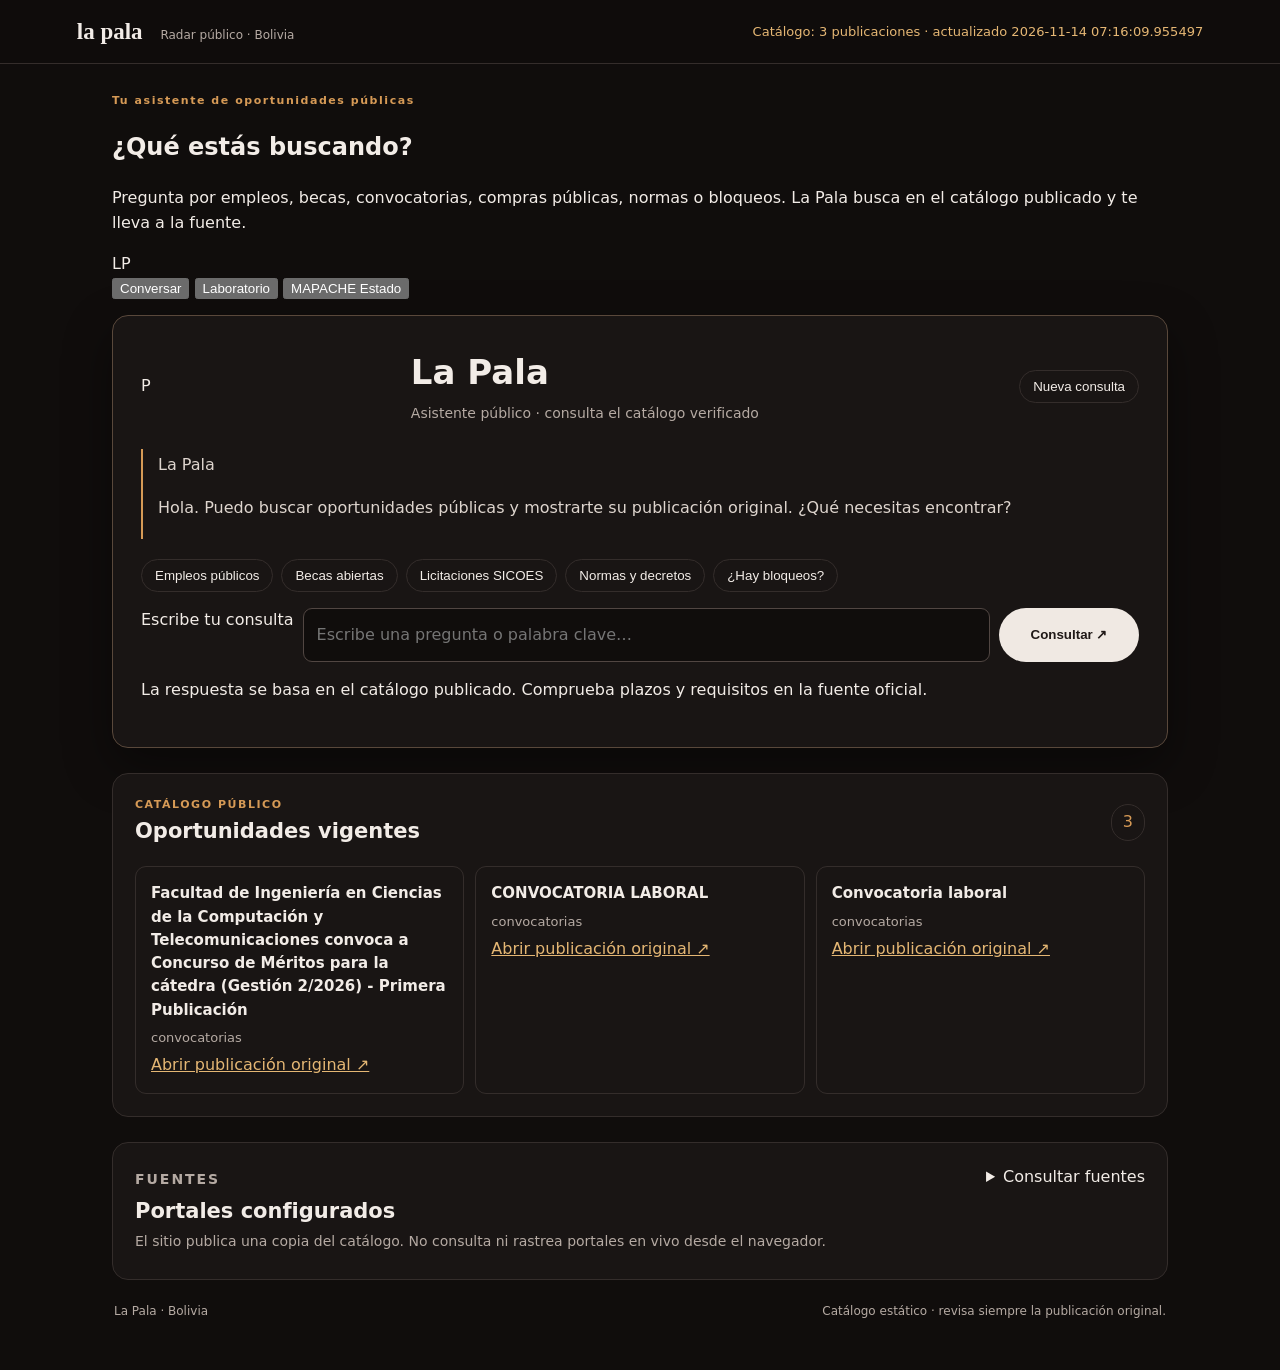
==== Chat_Bot-Public-Services/index.html @ 8e3d2478 "Publica MARK IV y configura Render Free" ====
<!doctype html>
<html lang="es">
<head>
  <meta charset="utf-8"><meta name="viewport" content="width=device-width,initial-scale=1">
  <meta name="theme-color" content="#100d0c"><meta name="description" content="La Pala: asistente conversacional para encontrar oportunidades públicas de Bolivia, con fuentes y datos verificables.">
  <title>La Pala · Radar público de Bolivia</title><link rel="stylesheet" href="styles.css">
</head>
<body>
  <header class="top"><a class="brand" href="./" aria-label="La Pala, inicio">la pala <span>Radar público · Bolivia</span></a><div class="top-meta"><span class="signal" aria-hidden="true"></span><span id="estado" role="status">Cargando catálogo…</span></div></header>
  <main>
    <section class="intro"><div><p class="eyebrow">Tu asistente de oportunidades públicas</p><h1>¿Qué estás buscando?</h1><p>Pregunta por empleos, becas, convocatorias, compras públicas, normas o bloqueos. La Pala busca en el catálogo publicado y te lleva a la fuente.</p></div><div class="intro-mark" aria-hidden="true">LP</div></section>
    <nav class="tabs" role="tablist" aria-label="Secciones de La Pala">
      <button class="tab active" id="tab-chat" role="tab" aria-selected="true" aria-controls="panel-chat" data-tab="chat">Conversar</button>
      <button class="tab" id="tab-analisis" role="tab" aria-selected="false" aria-controls="panel-analisis" data-tab="analisis">Laboratorio</button>
      <button class="tab" id="tab-mapache" role="tab" aria-selected="false" aria-controls="panel-mapache" data-tab="mapache">MAPACHE <span id="badge-bloqueos" class="tab-badge">Estado</span></button>
    </nav>
    <section class="tab-panel" id="panel-chat" role="tabpanel" aria-labelledby="tab-chat">
      <section class="chat">
        <div class="chat-head"><div class="assistant-mark" aria-hidden="true">P</div><div><h2>La Pala</h2><p>Asistente público · consulta el catálogo verificado</p></div><button id="limpiar" class="quiet" type="button">Nueva consulta</button></div>
        <div id="mensajes" class="messages" aria-live="polite" aria-relevant="additions text"><article class="message assistant"><span class="message-label">La Pala</span><p>Hola. Puedo buscar oportunidades públicas y mostrarte su publicación original. ¿Qué necesitas encontrar?</p></article></div>
        <div class="suggestions" aria-label="Consultas de ejemplo"><button data-query="Empleos públicos">Empleos públicos</button><button data-query="Becas abiertas">Becas abiertas</button><button data-query="Licitaciones SICOES">Licitaciones SICOES</button><button data-query="Normas y decretos">Normas y decretos</button><button data-query="¿Hay bloqueos?">¿Hay bloqueos?</button></div>
        <form id="form"><label class="sr-only" for="query">Escribe tu consulta</label><input id="query" required maxlength="240" placeholder="Escribe una pregunta o palabra clave…" autocomplete="off"><button id="send">Consultar <span aria-hidden="true">↗</span></button></form><p class="chat-note">La respuesta se basa en el catálogo publicado. Comprueba plazos y requisitos en la fuente oficial.</p>
      </section>
      <section class="results" aria-labelledby="result-title"><div class="section-head"><div><p class="eyebrow">CATÁLOGO PÚBLICO</p><h2 id="result-title">Oportunidades vigentes</h2></div><span id="count" class="count">0</span></div><div id="cards" class="cards"></div><p id="empty" class="empty">No hay coincidencias para esta consulta. Prueba otra categoría o visita una fuente pública.</p></section>
      <section class="sources"><div><p class="eyebrow">FUENTES</p><h2>Portales configurados</h2><p>El sitio publica una copia del catálogo. No consulta ni rastrea portales en vivo desde el navegador.</p></div><details><summary>Consultar fuentes</summary><ul id="source-list"></ul></details></section>
    </section>
    <section class="tab-panel" id="panel-analisis" role="tabpanel" aria-labelledby="tab-analisis" hidden>
      <header class="panel-heading"><div><p class="eyebrow">ANÁLISIS DEL CATÁLOGO</p><h2>Laboratorio de minería web</h2><p>Estadística y grafos calculados en tu navegador sobre los archivos publicados.</p></div><button id="refresh-analysis" class="quiet" type="button">Actualizar datos</button></header>
      <div id="analysis-kpis" class="kpis" aria-live="polite"></div>
      <div class="analysis-grid"><section class="analysis-card"><h3>Publicaciones en el tiempo</h3><p class="muted">Frecuencia por fecha disponible en el catálogo.</p><div id="timeline" class="chart" role="img" aria-label="Frecuencia de publicaciones por fecha"></div><p id="timeline-note" class="interpretation"></p></section>
      <section class="analysis-card"><h3>Señales atípicas</h3><p class="muted">Regla IQR aplicada al volumen por fuente.</p><div id="anomalies"></div></section>
      <section class="analysis-card wide"><div class="card-heading"><div><h3>Fuentes y correlaciones</h3><p class="muted">Pearson compara métricas de cada fuente. Ajusta el mínimo de fuentes antes de interpretarlo.</p></div><label class="field">Mínimo de fuentes <select id="corr-min"><option>4</option><option>5</option><option>6</option><option>7</option><option>8</option></select></label></div><div id="correlation"></div></section>
      <section class="analysis-card"><h3>Grafo dirigido · autoridad</h3><p class="muted">Se calcula con enlaces entre páginas del rastreo publicado.</p><div id="graph"></div><p id="graph-story" class="interpretation"></p></section>
      <section class="analysis-card"><h3>Preprocesamiento y recuperación</h3><ol class="methods"><li><b>Extracción:</b> elimina script, estilos, navegación y pie; conserva título, metadatos, texto y enlaces.</li><li><b>Normalización:</b> Unicode, minúsculas, espacios y puntuación.</li><li><b>Tokenización:</b> términos con acentos normalizados y palabras vacías en español filtradas.</li><li><b>Reducción:</b> stemming ligero por sufijos; TF-IDF para ponderar términos discriminantes.</li><li><b>Recuperación:</b> ranking por coincidencia ponderada en título, categoría, entidad, requisitos y descripción.</li></ol><p class="notice">La edición Pages solo calcula sobre datos publicados. El rastreo activo, el análisis SEO de páginas y la actualización requieren el backend R.</p></section>
      <section class="analysis-card wide"><div class="card-heading"><div><h3>Auditoría SEO de las fuentes</h3><p class="muted">El navegador no puede inspeccionar otras webs por las políticas de origen cruzado.</p></div><label class="field">Fuente <select id="seo-source" aria-label="Seleccionar una fuente"></select></label></div><div id="seo-output" class="seo-output">Selecciona una fuente para ver las señales disponibles en el catálogo.</div></section></div>
      <details class="analysis-card technical"><summary>Métodos, fórmulas y límites</summary><div id="method-detail" class="methods-detail"></div></details>
    </section>
    <section class="tab-panel" id="panel-mapache" role="tabpanel" aria-labelledby="tab-mapache" hidden>
      <header class="panel-heading"><div><p class="eyebrow">MAPACHE · MONITOREO PÚBLICO</p><h2>¿Hay bloqueos?</h2><p>Mapa y reportes publicados en la última ejecución del recolector.</p></div><a class="quiet link-button" href="mapache/index.html" target="_blank" rel="noopener noreferrer">Abrir informe MAPACHE completo ↗</a></header>
      <div class="map-summary"><strong id="map-status">Cargando el último reporte…</strong><span id="map-generated"></span></div>
      <section class="analysis-card map-frame"><div class="card-heading"><div><h3>Mapa de Bolivia</h3><p class="muted">La capa base usa OpenStreetMap; los puntos corresponden a datos del último reporte.</p></div><span id="map-points" class="count">—</span></div><iframe src="mapache/mapa.html" title="Mapa de MAPACHE" loading="lazy"></iframe></section>
      <section class="analysis-card"><h3>Qué significan estos datos</h3><p class="interpretation">MAPACHE muestra los datos de su última ejecución; no confirma por sí solo el estado actual de una ruta. Contrasta bloqueos con ABC y reportes locales antes de desplazarte.</p><div id="blockade-reports" class="report-list"></div></section>
    </section>
    <footer><span>La Pala · Bolivia</span><span>Catálogo estático · revisa siempre la publicación original.</span></footer>
  </main>
  <script src="app.js" defer></script><script src="analytics.js" defer></script>
</body>
</html>
---- Chat_Bot-Public-Services/styles.css ----
:root{color-scheme:dark;--bg:#100d0c;--panel:#191514;--line:#342d2b;--text:#f2ece7;--muted:#b5aaa3;--accent:#d69a56;--gold:#e5b774}*{box-sizing:border-box}body{margin:0;background:var(--bg);color:var(--text);font:16px/1.55 system-ui,"Segoe UI",sans-serif}.top{height:64px;padding:0 clamp(20px,6vw,92px);display:flex;align-items:center;justify-content:space-between;border-bottom:1px solid var(--line);position:sticky;top:0;background:#100d0cf2;z-index:2}.brand{font:600 23px Georgia,serif;color:var(--text);text-decoration:none}.brand span{font:12px system-ui;color:var(--muted);margin-left:12px}.top #estado{font-size:13px;color:var(--gold)}main{max-width:1180px;margin:auto;padding:28px clamp(18px,5vw,62px)}.hero{min-height:220px;display:flex;justify-content:space-between;align-items:center;gap:24px;border-bottom:1px solid var(--line);padding:16px 0 26px}.hero>div{max-width:710px}.hero h1{font:500 clamp(35px,5vw,60px)/1.04 Georgia,serif;letter-spacing:-1.7px;margin:9px 0 14px}.hero p:not(.eyebrow){color:var(--muted);max-width:650px}.hero img{width:160px;height:160px;object-fit:cover;border-radius:50%;opacity:.82}.eyebrow{color:var(--accent);font-size:11px;font-weight:700;letter-spacing:.14em;margin:0}.chat,.results,.sources,.mapache{margin-top:25px;border:1px solid var(--line);border-radius:16px;background:var(--panel);padding:22px}.chat-head,.section-head{display:flex;justify-content:space-between;align-items:center;gap:20px}.chat h2,.section-head h2,.sources h2,.mapache h2{font-size:21px;margin:2px 0}.chat-head p,.sources p,.mapache p{color:var(--muted);font-size:14px;margin:4px 0}.assistant{max-width:760px;margin:20px 0;padding:2px 15px;border-left:2px solid var(--accent);color:#ded5ce}.suggestions{display:flex;flex-wrap:wrap;gap:8px;margin:16px 0}.suggestions button,button.quiet{border:1px solid var(--line);background:transparent;color:var(--text);border-radius:999px;padding:8px 13px;cursor:pointer}.suggestions button:hover,.quiet:hover{border-color:var(--accent)}form{display:flex;gap:9px}input{flex:1;min-width:0;background:#100d0c;border:1px solid #514642;color:var(--text);border-radius:9px;padding:13px;font:inherit}form button{background:#f0e9e3;color:#201917;border:0;border-radius:999px;padding:0 21px;font-weight:650;cursor:pointer}.section-head{margin-bottom:17px}.section-head>span{padding:5px 11px;border:1px solid var(--line);border-radius:30px;color:var(--accent)}.cards{display:grid;grid-template-columns:repeat(auto-fit,minmax(230px,1fr));gap:11px}.card{padding:15px;border:1px solid var(--line);border-radius:11px}.card h3{font-size:15px;margin:0 0 6px}.card p{font-size:13px;color:var(--muted);margin:5px 0}.card a{color:var(--gold)}.empty{color:var(--muted);font-size:14px}.sources{display:flex;align-items:flex-start;justify-content:space-between;gap:22px}.sources details{max-width:50%}.sources li{margin:6px 0;font-size:13px}.sources a{color:var(--gold)}.mapache iframe{display:block;width:100%;height:680px;margin-top:16px;border:1px solid var(--line);border-radius:10px;background:#0b1118}.mapache details{margin-top:10px}footer{display:flex;justify-content:space-between;color:var(--muted);font-size:12px;padding:22px 2px}@media(max-width:680px){.hero img{width:88px;height:88px}.sources{display:block}.sources details{max-width:100%;margin-top:12px}.mapache iframe{height:500px}footer{display:grid;gap:5px}}
.chat{margin-top:14px;padding:28px;border-color:#59483b;box-shadow:0 18px 48px #0006}.chat h2{font-size:clamp(25px,3vw,34px)}.chat-head>div{max-width:760px}.assistant{max-width:900px;font-size:16px;line-height:1.7}.chat form input{min-height:54px}.chat form button{min-width:140px}.mapache iframe{background:#171313}
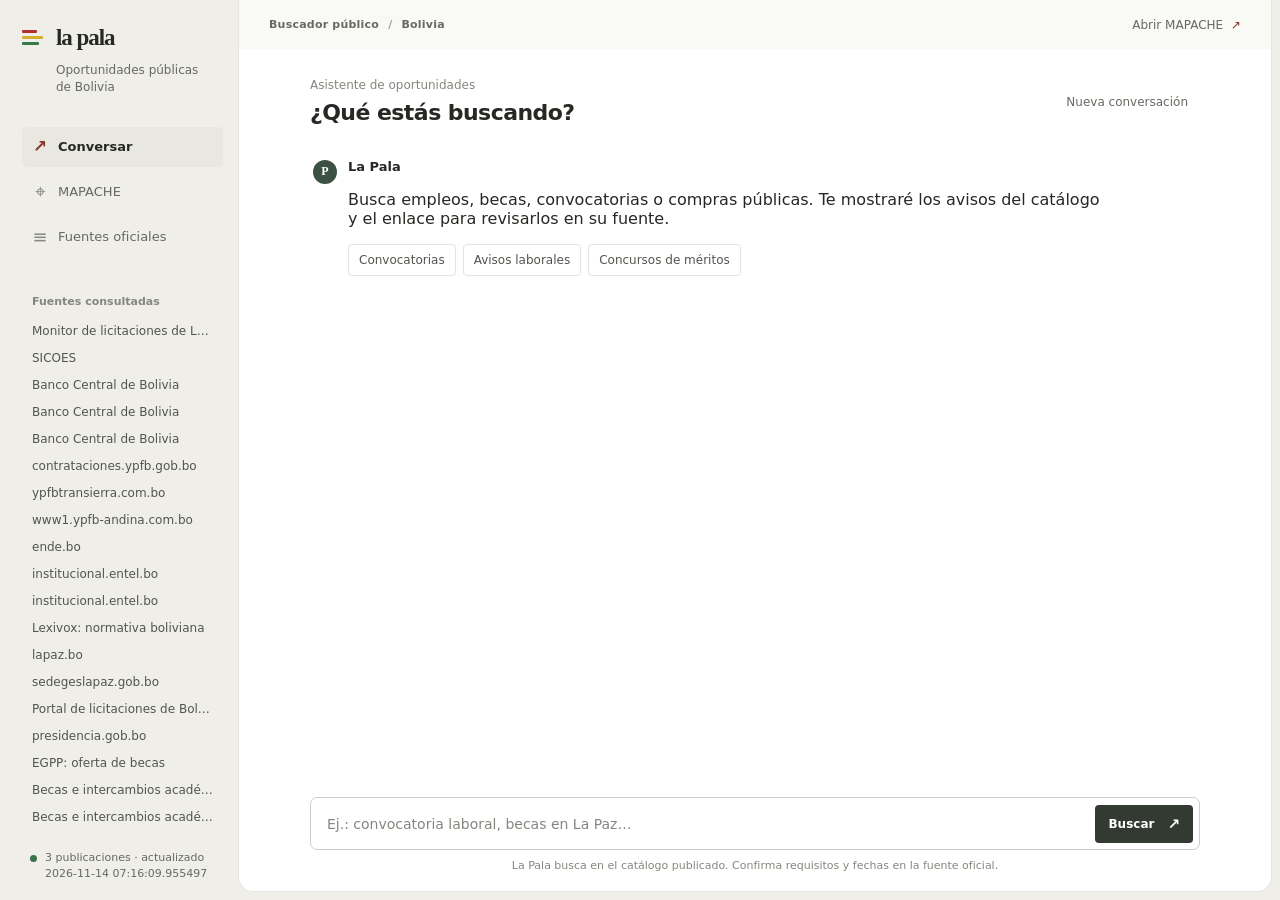
==== commit 6d7bd7db: "Consolidate La Pala project and remove duplicates" ====
--- a/Chat_Bot-Public-Services/index.html
+++ b/Chat_Bot-Public-Services/index.html
@@ -1,48 +1,80 @@
 <!doctype html>
 <html lang="es">
 <head>
-  <meta charset="utf-8"><meta name="viewport" content="width=device-width,initial-scale=1">
-  <meta name="theme-color" content="#100d0c"><meta name="description" content="La Pala: asistente conversacional para encontrar oportunidades públicas de Bolivia, con fuentes y datos verificables.">
-  <title>La Pala · Radar público de Bolivia</title><link rel="stylesheet" href="styles.css">
+  <meta charset="utf-8">
+  <meta name="viewport" content="width=device-width,initial-scale=1">
+  <meta name="theme-color" content="#efeee8">
+  <meta name="description" content="La Pala te ayuda a encontrar oportunidades públicas de Bolivia y consultar cada aviso en su fuente original.">
+  <title>La Pala · Oportunidades públicas de Bolivia</title>
+  <link rel="stylesheet" href="styles.css">
 </head>
 <body>
-  <header class="top"><a class="brand" href="./" aria-label="La Pala, inicio">la pala <span>Radar público · Bolivia</span></a><div class="top-meta"><span class="signal" aria-hidden="true"></span><span id="estado" role="status">Cargando catálogo…</span></div></header>
-  <main>
-    <section class="intro"><div><p class="eyebrow">Tu asistente de oportunidades públicas</p><h1>¿Qué estás buscando?</h1><p>Pregunta por empleos, becas, convocatorias, compras públicas, normas o bloqueos. La Pala busca en el catálogo publicado y te lleva a la fuente.</p></div><div class="intro-mark" aria-hidden="true">LP</div></section>
-    <nav class="tabs" role="tablist" aria-label="Secciones de La Pala">
-      <button class="tab active" id="tab-chat" role="tab" aria-selected="true" aria-controls="panel-chat" data-tab="chat">Conversar</button>
-      <button class="tab" id="tab-analisis" role="tab" aria-selected="false" aria-controls="panel-analisis" data-tab="analisis">Laboratorio</button>
-      <button class="tab" id="tab-mapache" role="tab" aria-selected="false" aria-controls="panel-mapache" data-tab="mapache">MAPACHE <span id="badge-bloqueos" class="tab-badge">Estado</span></button>
-    </nav>
-    <section class="tab-panel" id="panel-chat" role="tabpanel" aria-labelledby="tab-chat">
-      <section class="chat">
-        <div class="chat-head"><div class="assistant-mark" aria-hidden="true">P</div><div><h2>La Pala</h2><p>Asistente público · consulta el catálogo verificado</p></div><button id="limpiar" class="quiet" type="button">Nueva consulta</button></div>
-        <div id="mensajes" class="messages" aria-live="polite" aria-relevant="additions text"><article class="message assistant"><span class="message-label">La Pala</span><p>Hola. Puedo buscar oportunidades públicas y mostrarte su publicación original. ¿Qué necesitas encontrar?</p></article></div>
-        <div class="suggestions" aria-label="Consultas de ejemplo"><button data-query="Empleos públicos">Empleos públicos</button><button data-query="Becas abiertas">Becas abiertas</button><button data-query="Licitaciones SICOES">Licitaciones SICOES</button><button data-query="Normas y decretos">Normas y decretos</button><button data-query="¿Hay bloqueos?">¿Hay bloqueos?</button></div>
-        <form id="form"><label class="sr-only" for="query">Escribe tu consulta</label><input id="query" required maxlength="240" placeholder="Escribe una pregunta o palabra clave…" autocomplete="off"><button id="send">Consultar <span aria-hidden="true">↗</span></button></form><p class="chat-note">La respuesta se basa en el catálogo publicado. Comprueba plazos y requisitos en la fuente oficial.</p>
+  <div class="app-shell" data-ui="app">
+    <aside class="sidebar" aria-label="Navegación">
+      <a class="brand" href="./" aria-label="La Pala, inicio">
+        <span class="brand-mark" aria-hidden="true"><i></i><i></i><i></i></span>
+        <span class="brand-name">la pala</span>
+      </a>
+      <p class="sidebar-caption">Oportunidades públicas<br>de Bolivia</p>
+
+      <nav class="primary-nav" aria-label="Secciones">
+        <a class="nav-link active" href="./" aria-current="page"><span class="nav-glyph" aria-hidden="true">↗</span> Conversar</a>
+        <a class="nav-link" href="mapache/index.html"><span class="nav-glyph map-glyph" aria-hidden="true">⌖</span> MAPACHE</a>
+        <a class="nav-link" href="#fuentes"><span class="nav-glyph source-glyph" aria-hidden="true">≡</span> Fuentes oficiales</a>
+      </nav>
+
+      <section class="sidebar-sources" id="fuentes" aria-labelledby="sources-title">
+        <h2 id="sources-title">Fuentes consultadas</h2>
+        <ul id="source-list"><li class="source-loading">Cargando fuentes…</li></ul>
       </section>
-      <section class="results" aria-labelledby="result-title"><div class="section-head"><div><p class="eyebrow">CATÁLOGO PÚBLICO</p><h2 id="result-title">Oportunidades vigentes</h2></div><span id="count" class="count">0</span></div><div id="cards" class="cards"></div><p id="empty" class="empty">No hay coincidencias para esta consulta. Prueba otra categoría o visita una fuente pública.</p></section>
-      <section class="sources"><div><p class="eyebrow">FUENTES</p><h2>Portales configurados</h2><p>El sitio publica una copia del catálogo. No consulta ni rastrea portales en vivo desde el navegador.</p></div><details><summary>Consultar fuentes</summary><ul id="source-list"></ul></details></section>
-    </section>
-    <section class="tab-panel" id="panel-analisis" role="tabpanel" aria-labelledby="tab-analisis" hidden>
-      <header class="panel-heading"><div><p class="eyebrow">ANÁLISIS DEL CATÁLOGO</p><h2>Laboratorio de minería web</h2><p>Estadística y grafos calculados en tu navegador sobre los archivos publicados.</p></div><button id="refresh-analysis" class="quiet" type="button">Actualizar datos</button></header>
-      <div id="analysis-kpis" class="kpis" aria-live="polite"></div>
-      <div class="analysis-grid"><section class="analysis-card"><h3>Publicaciones en el tiempo</h3><p class="muted">Frecuencia por fecha disponible en el catálogo.</p><div id="timeline" class="chart" role="img" aria-label="Frecuencia de publicaciones por fecha"></div><p id="timeline-note" class="interpretation"></p></section>
-      <section class="analysis-card"><h3>Señales atípicas</h3><p class="muted">Regla IQR aplicada al volumen por fuente.</p><div id="anomalies"></div></section>
-      <section class="analysis-card wide"><div class="card-heading"><div><h3>Fuentes y correlaciones</h3><p class="muted">Pearson compara métricas de cada fuente. Ajusta el mínimo de fuentes antes de interpretarlo.</p></div><label class="field">Mínimo de fuentes <select id="corr-min"><option>4</option><option>5</option><option>6</option><option>7</option><option>8</option></select></label></div><div id="correlation"></div></section>
-      <section class="analysis-card"><h3>Grafo dirigido · autoridad</h3><p class="muted">Se calcula con enlaces entre páginas del rastreo publicado.</p><div id="graph"></div><p id="graph-story" class="interpretation"></p></section>
-      <section class="analysis-card"><h3>Preprocesamiento y recuperación</h3><ol class="methods"><li><b>Extracción:</b> elimina script, estilos, navegación y pie; conserva título, metadatos, texto y enlaces.</li><li><b>Normalización:</b> Unicode, minúsculas, espacios y puntuación.</li><li><b>Tokenización:</b> términos con acentos normalizados y palabras vacías en español filtradas.</li><li><b>Reducción:</b> stemming ligero por sufijos; TF-IDF para ponderar términos discriminantes.</li><li><b>Recuperación:</b> ranking por coincidencia ponderada en título, categoría, entidad, requisitos y descripción.</li></ol><p class="notice">La edición Pages solo calcula sobre datos publicados. El rastreo activo, el análisis SEO de páginas y la actualización requieren el backend R.</p></section>
-      <section class="analysis-card wide"><div class="card-heading"><div><h3>Auditoría SEO de las fuentes</h3><p class="muted">El navegador no puede inspeccionar otras webs por las políticas de origen cruzado.</p></div><label class="field">Fuente <select id="seo-source" aria-label="Seleccionar una fuente"></select></label></div><div id="seo-output" class="seo-output">Selecciona una fuente para ver las señales disponibles en el catálogo.</div></section></div>
-      <details class="analysis-card technical"><summary>Métodos, fórmulas y límites</summary><div id="method-detail" class="methods-detail"></div></details>
-    </section>
-    <section class="tab-panel" id="panel-mapache" role="tabpanel" aria-labelledby="tab-mapache" hidden>
-      <header class="panel-heading"><div><p class="eyebrow">MAPACHE · MONITOREO PÚBLICO</p><h2>¿Hay bloqueos?</h2><p>Mapa y reportes publicados en la última ejecución del recolector.</p></div><a class="quiet link-button" href="mapache/index.html" target="_blank" rel="noopener noreferrer">Abrir informe MAPACHE completo ↗</a></header>
-      <div class="map-summary"><strong id="map-status">Cargando el último reporte…</strong><span id="map-generated"></span></div>
-      <section class="analysis-card map-frame"><div class="card-heading"><div><h3>Mapa de Bolivia</h3><p class="muted">La capa base usa OpenStreetMap; los puntos corresponden a datos del último reporte.</p></div><span id="map-points" class="count">—</span></div><iframe src="mapache/mapa.html" title="Mapa de MAPACHE" loading="lazy"></iframe></section>
-      <section class="analysis-card"><h3>Qué significan estos datos</h3><p class="interpretation">MAPACHE muestra los datos de su última ejecución; no confirma por sí solo el estado actual de una ruta. Contrasta bloqueos con ABC y reportes locales antes de desplazarte.</p><div id="blockade-reports" class="report-list"></div></section>
-    </section>
-    <footer><span>La Pala · Bolivia</span><span>Catálogo estático · revisa siempre la publicación original.</span></footer>
-  </main>
-  <script src="app.js" defer></script><script src="analytics.js" defer></script>
+
+      <div class="sidebar-foot">
+        <span class="status-dot" aria-hidden="true"></span>
+        <p id="estado" role="status" aria-live="polite">Cargando catálogo…</p>
+      </div>
+    </aside>
+
+    <main class="main-panel">
+      <header class="topbar">
+        <p>Buscador público <span>/</span> Bolivia</p>
+        <a href="mapache/index.html" class="topbar-mapache">Abrir MAPACHE <span aria-hidden="true">↗</span></a>
+      </header>
+
+      <section class="conversation" aria-label="Chat de La Pala">
+        <header class="conversation-head">
+          <div>
+            <p class="section-caption">Asistente de oportunidades</p>
+            <h1>¿Qué estás buscando?</h1>
+          </div>
+          <button id="limpiar" class="new-chat" type="button" aria-label="Iniciar una conversación nueva">Nueva conversación</button>
+        </header>
+
+        <div id="mensajes" class="thread" aria-live="polite" aria-relevant="additions text">
+          <article class="message assistant welcome-message">
+            <div class="message-mark" aria-hidden="true">P</div>
+            <div class="message-body">
+              <p class="message-author">La Pala</p>
+              <p>Busca empleos, becas, convocatorias o compras públicas. Te mostraré los avisos del catálogo y el enlace para revisarlos en su fuente.</p>
+              <div class="suggestions" aria-label="Prueba una búsqueda">
+                <button type="button" data-query="Convocatoria">Convocatorias</button>
+                <button type="button" data-query="Laboral">Avisos laborales</button>
+                <button type="button" data-query="Concurso de méritos">Concursos de méritos</button>
+              </div>
+            </div>
+          </article>
+        </div>
+
+        <div class="composer-dock">
+          <form id="form" class="composer">
+            <label class="sr-only" for="query">Escribe qué oportunidad buscas</label>
+            <input id="query" name="q" type="search" required maxlength="240" autocomplete="off" placeholder="Ej.: convocatoria laboral, becas en La Paz…" disabled>
+            <button id="send" type="submit" aria-label="Enviar consulta" disabled><span>Buscar</span><span aria-hidden="true">↗</span></button>
+          </form>
+          <p class="composer-note">La Pala busca en el catálogo publicado. Confirma requisitos y fechas en la fuente oficial.</p>
+        </div>
+      </section>
+    </main>
+  </div>
+  <script src="app.js" defer></script>
 </body>
 </html>
--- a/Chat_Bot-Public-Services/styles.css
+++ b/Chat_Bot-Public-Services/styles.css
@@ -1,2 +1,148 @@
-:root{color-scheme:dark;--bg:#100d0c;--panel:#191514;--line:#342d2b;--text:#f2ece7;--muted:#b5aaa3;--accent:#d69a56;--gold:#e5b774}*{box-sizing:border-box}body{margin:0;background:var(--bg);color:var(--text);font:16px/1.55 system-ui,"Segoe UI",sans-serif}.top{height:64px;padding:0 clamp(20px,6vw,92px);display:flex;align-items:center;justify-content:space-between;border-bottom:1px solid var(--line);position:sticky;top:0;background:#100d0cf2;z-index:2}.brand{font:600 23px Georgia,serif;color:var(--text);text-decoration:none}.brand span{font:12px system-ui;color:var(--muted);margin-left:12px}.top #estado{font-size:13px;color:var(--gold)}main{max-width:1180px;margin:auto;padding:28px clamp(18px,5vw,62px)}.hero{min-height:220px;display:flex;justify-content:space-between;align-items:center;gap:24px;border-bottom:1px solid var(--line);padding:16px 0 26px}.hero>div{max-width:710px}.hero h1{font:500 clamp(35px,5vw,60px)/1.04 Georgia,serif;letter-spacing:-1.7px;margin:9px 0 14px}.hero p:not(.eyebrow){color:var(--muted);max-width:650px}.hero img{width:160px;height:160px;object-fit:cover;border-radius:50%;opacity:.82}.eyebrow{color:var(--accent);font-size:11px;font-weight:700;letter-spacing:.14em;margin:0}.chat,.results,.sources,.mapache{margin-top:25px;border:1px solid var(--line);border-radius:16px;background:var(--panel);padding:22px}.chat-head,.section-head{display:flex;justify-content:space-between;align-items:center;gap:20px}.chat h2,.section-head h2,.sources h2,.mapache h2{font-size:21px;margin:2px 0}.chat-head p,.sources p,.mapache p{color:var(--muted);font-size:14px;margin:4px 0}.assistant{max-width:760px;margin:20px 0;padding:2px 15px;border-left:2px solid var(--accent);color:#ded5ce}.suggestions{display:flex;flex-wrap:wrap;gap:8px;margin:16px 0}.suggestions button,button.quiet{border:1px solid var(--line);background:transparent;color:var(--text);border-radius:999px;padding:8px 13px;cursor:pointer}.suggestions button:hover,.quiet:hover{border-color:var(--accent)}form{display:flex;gap:9px}input{flex:1;min-width:0;background:#100d0c;border:1px solid #514642;color:var(--text);border-radius:9px;padding:13px;font:inherit}form button{background:#f0e9e3;color:#201917;border:0;border-radius:999px;padding:0 21px;font-weight:650;cursor:pointer}.section-head{margin-bottom:17px}.section-head>span{padding:5px 11px;border:1px solid var(--line);border-radius:30px;color:var(--accent)}.cards{display:grid;grid-template-columns:repeat(auto-fit,minmax(230px,1fr));gap:11px}.card{padding:15px;border:1px solid var(--line);border-radius:11px}.card h3{font-size:15px;margin:0 0 6px}.card p{font-size:13px;color:var(--muted);margin:5px 0}.card a{color:var(--gold)}.empty{color:var(--muted);font-size:14px}.sources{display:flex;align-items:flex-start;justify-content:space-between;gap:22px}.sources details{max-width:50%}.sources li{margin:6px 0;font-size:13px}.sources a{color:var(--gold)}.mapache iframe{display:block;width:100%;height:680px;margin-top:16px;border:1px solid var(--line);border-radius:10px;background:#0b1118}.mapache details{margin-top:10px}footer{display:flex;justify-content:space-between;color:var(--muted);font-size:12px;padding:22px 2px}@media(max-width:680px){.hero img{width:88px;height:88px}.sources{display:block}.sources details{max-width:100%;margin-top:12px}.mapache iframe{height:500px}footer{display:grid;gap:5px}}
-.chat{margin-top:14px;padding:28px;border-color:#59483b;box-shadow:0 18px 48px #0006}.chat h2{font-size:clamp(25px,3vw,34px)}.chat-head>div{max-width:760px}.assistant{max-width:900px;font-size:16px;line-height:1.7}.chat form input{min-height:54px}.chat form button{min-width:140px}.mapache iframe{background:#171313}
+:root {
+  color-scheme: light;
+  --frame: #efeee8;
+  --page: #fff;
+  --page-edge: #e5e4de;
+  --ink: #262823;
+  --muted: #666a61;
+  --quiet: #85877f;
+  --active: #e8e8e1;
+  --accent: #8b3429;
+  --accent-hover: #6e281f;
+  --line: #e4e4de;
+  --message: #f5f5f1;
+  --bot: #3d5143;
+  font-family: "Segoe UI", system-ui, sans-serif;
+  font-synthesis: none;
+  text-rendering: optimizeLegibility;
+}
+
+* { box-sizing: border-box; }
+html { min-width: 320px; min-height: 100%; background: var(--frame); }
+body { min-width: 320px; min-height: 100svh; margin: 0; color: var(--ink); background: var(--frame); }
+button, input { font: inherit; }
+button, a { -webkit-tap-highlight-color: transparent; }
+a { color: inherit; }
+.app-shell { height: 100svh; display: grid; grid-template-columns: 238px minmax(0, 1fr); overflow: hidden; }
+
+.sidebar {
+  min-height: 0;
+  height: 100svh;
+  display: flex;
+  flex-direction: column;
+  padding: 26px 15px 18px 22px;
+  background: var(--frame);
+}
+.brand { display: inline-flex; align-items: center; gap: 10px; width: fit-content; color: var(--ink); text-decoration: none; }
+.brand-mark { width: 24px; display: grid; gap: 3px; }
+.brand-mark i { display: block; height: 3px; border-radius: 1px; }
+.brand-mark i:nth-child(1) { width: 15px; background: #b42f2b; }
+.brand-mark i:nth-child(2) { width: 21px; background: #d4ae2d; }
+.brand-mark i:nth-child(3) { width: 17px; background: #37784c; }
+.brand-name { font: 600 23px/1 Georgia, "Times New Roman", serif; letter-spacing: -.045em; }
+.sidebar-caption { margin: 13px 0 31px 34px; color: var(--muted); font-size: 12px; line-height: 1.4; }
+.primary-nav { display: grid; gap: 5px; }
+.nav-link { min-height: 40px; display: flex; align-items: center; gap: 10px; padding: 0 10px; border-radius: 5px; color: var(--muted); font-size: 13px; text-decoration: none; }
+.nav-link:hover { color: var(--ink); background: rgb(255 255 255 / 50%); }
+.nav-link.active { color: var(--ink); background: var(--active); font-weight: 600; }
+.nav-glyph { width: 16px; color: var(--quiet); font-size: 17px; line-height: 1; text-align: center; }
+.nav-link.active .nav-glyph { color: var(--accent); }
+.map-glyph { font-size: 19px; }
+.source-glyph { font-size: 18px; }
+.sidebar-sources { min-height: 0; display: flex; flex: 1; flex-direction: column; margin-top: 38px; overflow: hidden; }
+.sidebar-sources h2 { margin: 0 0 10px 10px; color: var(--quiet); font-size: 11px; font-weight: 600; }
+.sidebar-sources ul { min-height: 0; display: grid; align-content: start; gap: 1px; margin: 0; padding: 0; overflow-y: auto; list-style: none; }
+.sidebar-sources li { min-width: 0; }
+.sidebar-sources a { display: block; overflow: hidden; padding: 6px 10px; color: #52564e; font-size: 12px; text-decoration: none; text-overflow: ellipsis; white-space: nowrap; }
+.sidebar-sources a:hover { color: var(--accent); text-decoration: underline; text-underline-offset: 3px; }
+.source-loading, .source-empty { padding: 6px 10px; color: var(--quiet); font-size: 12px; }
+.sidebar-foot { display: flex; align-items: flex-start; gap: 8px; margin-top: auto; padding: 15px 8px 0; }
+.status-dot { width: 7px; height: 7px; flex: none; margin-top: 5px; border-radius: 50%; background: #8c8e86; }
+.status-dot.ready { background: #39734a; }
+.status-dot.error { background: #a93b31; }
+.sidebar-foot p { margin: 0; color: var(--muted); font-size: 11px; line-height: 1.45; }
+
+.main-panel { min-width: 0; min-height: 0; height: calc(100svh - 8px); display: flex; flex-direction: column; margin: 0 8px 8px 0; overflow: hidden; border: 1px solid var(--page-edge); border-top: 0; border-radius: 0 0 15px 15px; background: var(--page); }
+.topbar { height: 49px; flex: none; display: flex; align-items: center; justify-content: space-between; padding: 0 30px; background: #f9f9f6; }
+.topbar p { margin: 0; color: var(--muted); font-size: 11px; font-weight: 600; letter-spacing: .02em; }
+.topbar p span { margin: 0 5px; color: #a1a198; }
+.topbar-mapache { color: var(--muted); font-size: 12px; text-decoration: none; }
+.topbar-mapache:hover { color: var(--accent); }
+.topbar-mapache span { margin-left: 4px; color: var(--accent); }
+
+.conversation { width: min(100%, 950px); min-height: 0; display: flex; flex: 1; flex-direction: column; align-self: center; padding: 0 30px; }
+.conversation-head { display: flex; align-items: center; justify-content: space-between; gap: 18px; padding: 29px 0 19px; }
+.section-caption { margin: 0 0 7px; color: var(--quiet); font-size: 12px; font-weight: 500; }
+h1 { margin: 0; font-size: 22px; font-weight: 600; line-height: 1.25; letter-spacing: -.025em; }
+.new-chat { min-height: 34px; padding: 0 11px; border: 1px solid transparent; border-radius: 4px; color: var(--muted); background: transparent; font-size: 12px; cursor: pointer; }
+.new-chat:hover { border-color: var(--line); color: var(--ink); }
+.thread { width: 100%; min-height: 0; display: flex; flex: 1; flex-direction: column; gap: 23px; padding: 12px 3px 28px; overflow-y: auto; overscroll-behavior: contain; }
+.message { width: 100%; display: flex; align-items: flex-start; gap: 11px; }
+.message-mark { width: 24px; height: 24px; flex: none; display: grid; place-items: center; margin-top: 2px; border-radius: 50%; color: #fff; background: var(--bot); font: 600 12px Georgia, serif; }
+.message-body { min-width: 0; max-width: 760px; }
+.message-author { margin: 1px 0 5px; color: var(--ink); font-size: 13px; font-weight: 600; }
+.message-copy { margin: 0; color: #41443d; font-size: 14px; line-height: 1.6; }
+.message.user { justify-content: flex-end; }
+.message.user .message-body { max-width: min(76%, 660px); padding: 10px 13px; border-radius: 9px 3px 9px 9px; background: var(--message); }
+.message.user .message-author { margin-bottom: 2px; color: var(--muted); font-size: 11px; }
+.message.user .message-copy { color: var(--ink); }
+.message.assistant .message-body { flex: 1; }
+.suggestions { display: flex; flex-wrap: wrap; gap: 7px; margin-top: 16px; }
+.suggestions button { min-height: 32px; padding: 0 10px; border: 1px solid #e4e4de; border-radius: 4px; color: #51554e; background: #fff; font-size: 12px; cursor: pointer; }
+.suggestions button:hover { border-color: #b8b8ae; color: var(--accent); }
+.match-list { display: grid; gap: 10px; margin-top: 13px; }
+.match { padding: 11px 12px; border-radius: 3px; background: var(--message); }
+.match-meta { display: flex; flex-wrap: wrap; gap: 5px 12px; margin-bottom: 4px; color: var(--muted); font-size: 11px; }
+.match h2 { max-width: 700px; margin: 0; color: var(--ink); font-size: 14px; font-weight: 600; line-height: 1.45; }
+.match p { margin: 5px 0 0; color: var(--muted); font-size: 12px; line-height: 1.5; }
+.match a { display: inline-block; margin-top: 6px; color: var(--accent); font-size: 12px; font-weight: 600; text-decoration: none; }
+.match a:hover { color: var(--accent-hover); text-decoration: underline; text-underline-offset: 3px; }
+.no-results { margin: 9px 0 0; padding: 10px 12px; border-left: 2px solid #b7b8af; color: var(--muted); background: #f7f7f4; font-size: 13px; line-height: 1.55; }
+.no-link { color: var(--muted); font-size: 12px; }
+.mapache-link { display: inline-block; margin-top: 8px; color: var(--accent); font-size: 13px; font-weight: 600; text-decoration: none; }
+.mapache-link:hover { text-decoration: underline; text-underline-offset: 3px; }
+
+.composer-dock { flex: none; padding: 13px 0 17px; background: #fff; }
+.composer { display: flex; align-items: center; gap: 10px; padding: 6px; border: 1px solid #cecec6; border-radius: 7px; background: #fff; }
+.composer:focus-within { border-color: #8e8f86; outline: 2px solid rgb(139 52 41 / 12%); outline-offset: 1px; }
+.composer input { width: 100%; min-width: 0; min-height: 39px; padding: 5px 10px; border: 0; outline: 0; color: var(--ink); background: transparent; font-size: 14px; }
+.composer input::placeholder { color: #85877f; opacity: 1; }
+.composer input:disabled { cursor: wait; }
+.composer button { min-height: 38px; flex: none; display: flex; align-items: center; gap: 13px; padding: 0 13px; border: 0; border-radius: 4px; color: #fff; background: #333a32; font-size: 12px; font-weight: 600; cursor: pointer; }
+.composer button:hover:not(:disabled) { background: var(--accent-hover); }
+.composer button:disabled { color: #777970; background: #e7e7e1; cursor: not-allowed; }
+.composer button span:last-child { font-size: 15px; }
+.composer-note { margin: 8px 2px 0; color: var(--quiet); font-size: 11px; line-height: 1.45; text-align: center; }
+.sr-only { position: absolute; width: 1px; height: 1px; padding: 0; overflow: hidden; clip: rect(0, 0, 0, 0); white-space: nowrap; border: 0; }
+:focus-visible { outline: 2px solid #7e342a; outline-offset: 3px; }
+
+@media (min-width: 1300px) {
+  .app-shell { grid-template-columns: 250px minmax(0, 1fr); }
+  .conversation { padding-right: 46px; padding-left: 46px; }
+}
+@media (max-width: 760px) {
+  .app-shell { grid-template-columns: 1fr; grid-template-rows: auto minmax(0, 1fr); }
+  .sidebar { height: auto; display: grid; grid-template-columns: 1fr auto; align-items: center; gap: 2px 14px; padding: 12px 16px 0; }
+  .brand-name { font-size: 21px; }
+  .sidebar-caption, .sidebar-sources, .sidebar-foot { display: none; }
+  .primary-nav { grid-column: 1 / -1; grid-row: 2; display: flex; gap: 3px; overflow-x: auto; padding: 6px 0 8px; }
+  .nav-link { min-height: 34px; flex: none; gap: 7px; padding: 0 9px; font-size: 12px; }
+  .nav-glyph { width: 13px; font-size: 15px; }
+  .main-panel { height: calc(100svh - 100px); margin: 0 5px 5px; border-radius: 11px; }
+  .topbar { height: 42px; padding: 0 15px; }
+  .topbar p { font-size: 10px; }
+  .topbar-mapache { font-size: 11px; }
+  .conversation { padding: 0 17px; }
+  .conversation-head { padding: 21px 0 13px; }
+  h1 { font-size: 20px; }
+  .new-chat { max-width: 98px; padding: 0 7px; font-size: 11px; }
+  .thread { gap: 20px; padding: 10px 1px 20px; }
+  .message.user .message-body { max-width: 88%; }
+  .composer-dock { padding: 10px 0 12px; }
+  .composer { gap: 5px; padding: 5px; }
+  .composer input { min-height: 38px; padding: 5px 7px; font-size: 13px; }
+  .composer input::placeholder { font-size: 12px; }
+  .composer button { min-height: 37px; gap: 7px; padding: 0 9px; }
+  .composer button span:first-child { font-size: 11px; }
+  .composer-note { font-size: 10px; }
+}
